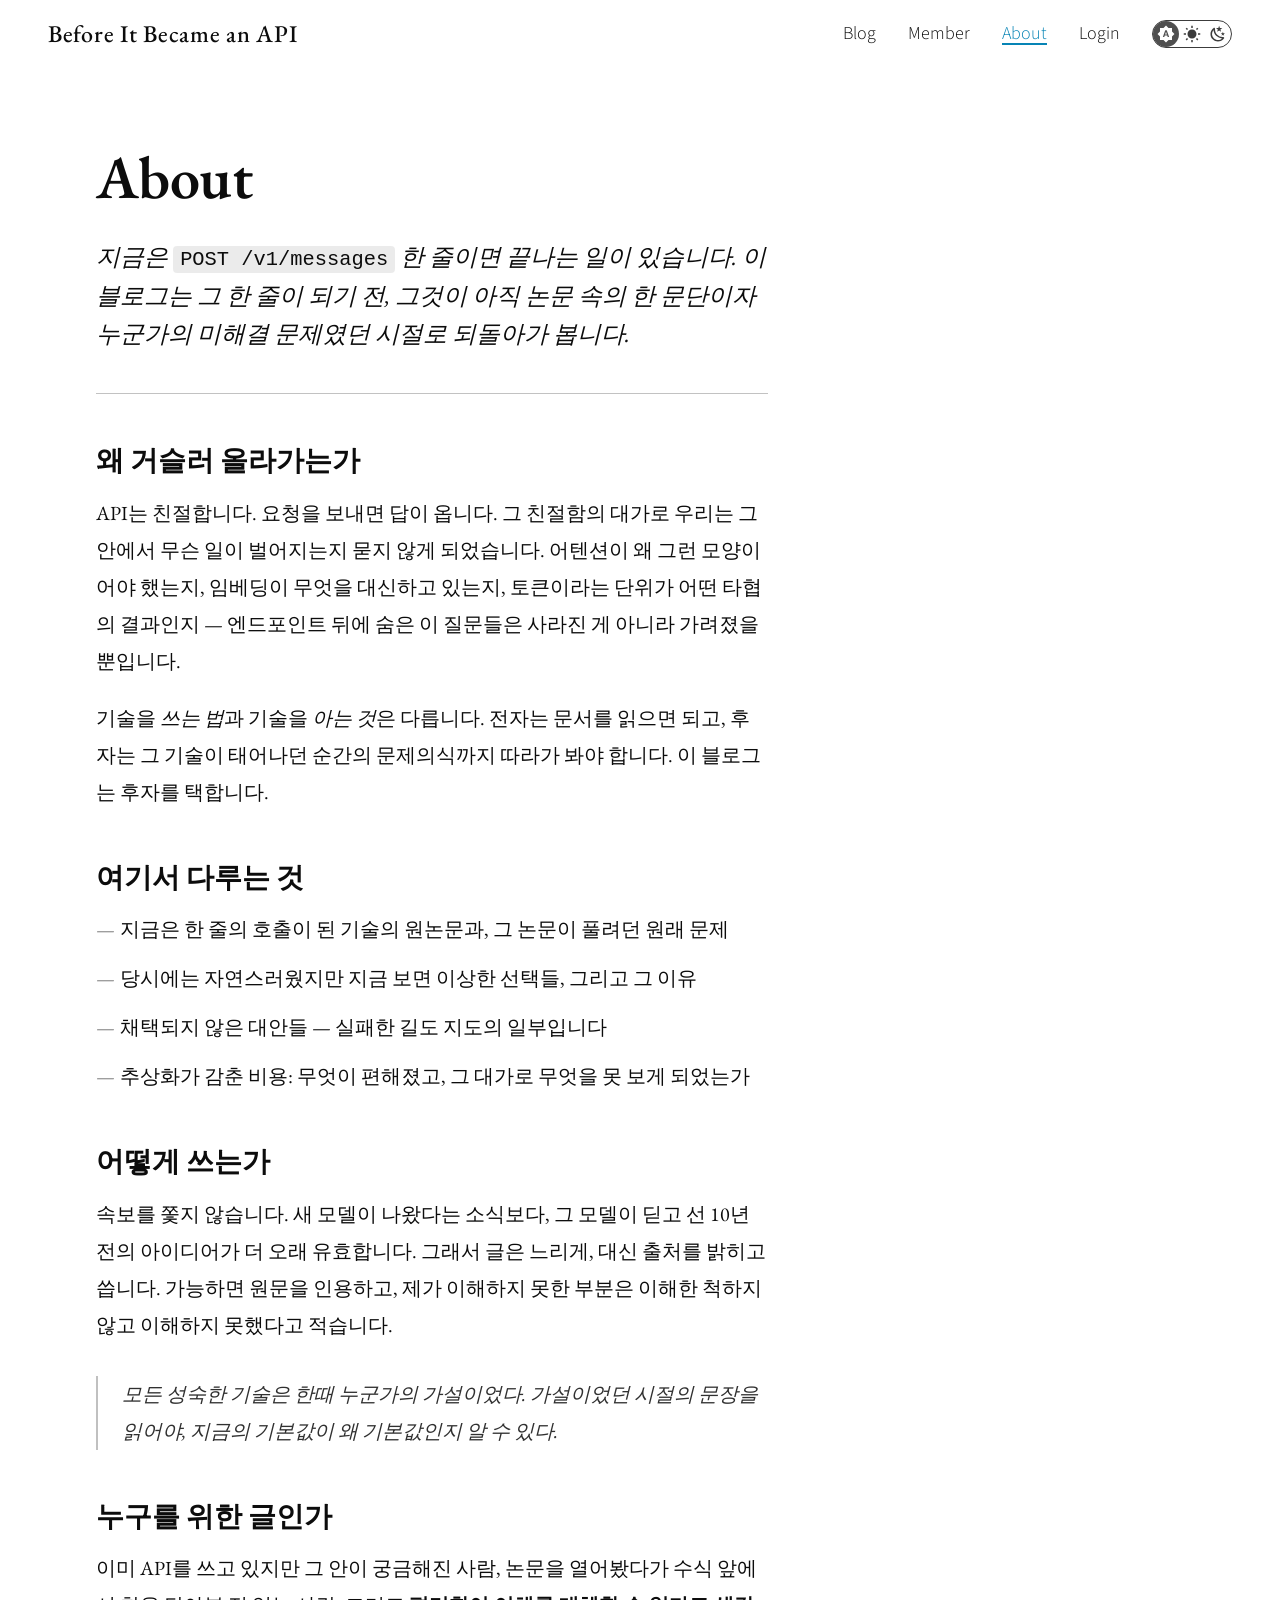
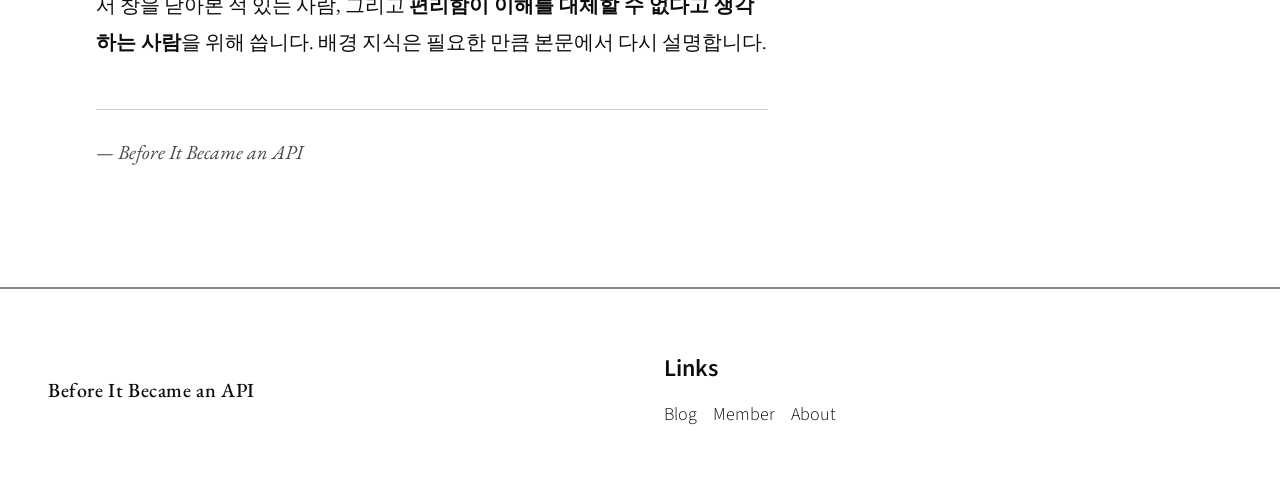
==== about.html @ dbbf8526 "feat: add About page and rebrand to "Before It Became an API" - Add about.html introducing the blog'" ====
<!DOCTYPE html>
<html lang="ko" class="dark">
<head>
  <meta charset="utf-8">
  <meta name="viewport" content="width=device-width,initial-scale=1">
  <title>About - Before It Became an API</title>
  <meta name="description" content="Before It Became an API — 지금은 API 한 줄이 된 기술이, 아직 논문 속 아이디어였던 시절로 돌아가 보는 블로그.">
  <link rel="preconnect" href="https://fonts.googleapis.com">
  <link rel="preconnect" href="https://fonts.gstatic.com" crossorigin>
  <link href="https://fonts.googleapis.com/css2?family=EB+Garamond:ital,wght@0,400;0,500;0,600;1,400&family=Source+Sans+3:wght@300;400;600;700&display=swap" rel="stylesheet">
  <link rel="stylesheet" href="style.css">
  <link rel="stylesheet" href="editor.css">
</head>
<body>
  <header>
    <nav>
      <div class="app-container nav-inner">
        <a href="/" class="logo-link wordmark">Before It Became an API</a>
        <div class="nav-right">
          <a href="/" class="nav-link">Blog</a>
          <a href="member.html" class="nav-link">Member</a>
          <a href="about.html" class="nav-link active">About</a>
          <a href="login.html" class="nav-link guest-only">Login</a>
          <a href="#" class="nav-link auth-only" id="btn-logout">Logout</a>
          <div class="theme-switcher">
            <button class="theme-button active" data-theme="auto" aria-label="Auto Theme" title="System preference">
              <svg width="1em" height="1em" viewBox="0 0 24 24"><path fill="currentColor" d="m14.3 16l-.7-2h-3.2l-.7 2H7.8L11 7h2l3.2 9zM20 8.69V4h-4.69L12 .69L8.69 4H4v4.69L.69 12L4 15.31V20h4.69L12 23.31L15.31 20H20v-4.69L23.31 12zm-9.15 3.96h2.3L12 9z"></path></svg>
            </button>
            <button class="theme-button" data-theme="light" aria-label="Light Theme" title="Light theme">
              <svg width="1em" height="1em" viewBox="0 0 24 24"><path fill="currentColor" d="m3.55 19.09l1.41 1.41l1.8-1.79l-1.42-1.42M12 6c-3.31 0-6 2.69-6 6s2.69 6 6 6s6-2.69 6-6c0-3.32-2.69-6-6-6m8 7h3v-2h-3m-2.76 7.71l1.8 1.79l1.41-1.41l-1.79-1.8M20.45 5l-1.41-1.4l-1.8 1.79l1.42 1.42M13 1h-2v3h2M6.76 5.39L4.96 3.6L3.55 5l1.79 1.81zM1 13h3v-2H1m12 9h-2v3h2"></path></svg>
            </button>
            <button class="theme-button" data-theme="dark" aria-label="Dark Theme" title="Dark theme">
              <svg width="1em" height="1em" viewBox="0 0 24 24"><path fill="currentColor" d="m17.75 4.09l-2.53 1.94l.91 3.06l-2.63-1.81l-2.63 1.81l.91-3.06l-2.53-1.94L12.44 4l1.06-3l1.06 3zm3.5 6.91l-1.64 1.25l.59 1.98l-1.7-1.17l-1.7 1.17l.59-1.98L15.75 11l2.06-.05L18.5 9l.69 1.95zm-2.28 4.95c.83-.08 1.72 1.1 1.19 1.85c-.32.45-.66.87-1.08 1.27C15.17 23 8.84 23 4.94 19.07c-3.91-3.9-3.91-10.24 0-14.14c.4-.4.82-.76 1.27-1.08c.75-.53 1.93.36 1.85 1.19c-.27 2.86.69 5.83 2.89 8.02a9.96 9.96 0 0 0 8.02 2.89m-1.64 2.02a12.08 12.08 0 0 1-7.8-3.47c-2.17-2.19-3.33-5-3.49-7.82c-2.81 3.14-2.7 7.96.31 10.98c3.02 3.01 7.84 3.12 10.98.31"></path></svg>
            </button>
          </div>
        </div>
        <button class="mobile-menu-btn" id="nav-open-btn" aria-label="Open navigation menu">
          <svg width="32" height="32" viewBox="0 0 24 24"><path fill="currentColor" d="M3 6h18v2H3zm0 5h18v2H3zm0 5h18v2H3z"></path></svg>
        </button>
        <div class="mobile-menu" id="mobile-menu">
          <button id="nav-close-btn" class="mobile-close-btn" aria-label="Close navigation menu">
            <svg width="32" height="32" viewBox="0 0 24 24"><path fill="currentColor" d="M19 6.41L17.59 5L12 10.59L6.41 5L5 6.41L10.59 12L5 17.59L6.41 19L12 13.41L17.59 19L19 17.59L13.41 12z"></path></svg>
          </button>
          <div class="mobile-menu-links">
            <a href="/" class="mobile-link">Blog</a>
            <a href="member.html" class="mobile-link">Member</a>
            <a href="about.html" class="mobile-link active">About</a>
            <a href="login.html" class="mobile-link guest-only">Login</a>
            <a href="#" class="mobile-link auth-only" id="btn-logout-mobile">Logout</a>
            <div class="theme-switcher mobile-theme-switcher">
              <button class="theme-button active" data-theme="auto" aria-label="Auto Theme">
                <svg width="1em" height="1em" viewBox="0 0 24 24"><path fill="currentColor" d="m14.3 16l-.7-2h-3.2l-.7 2H7.8L11 7h2l3.2 9zM20 8.69V4h-4.69L12 .69L8.69 4H4v4.69L.69 12L4 15.31V20h4.69L12 23.31L15.31 20H20v-4.69L23.31 12zm-9.15 3.96h2.3L12 9z"></path></svg>
              </button>
              <button class="theme-button" data-theme="light" aria-label="Light Theme">
                <svg width="1em" height="1em" viewBox="0 0 24 24"><path fill="currentColor" d="m3.55 19.09l1.41 1.41l1.8-1.79l-1.42-1.42M12 6c-3.31 0-6 2.69-6 6s2.69 6 6 6s6-2.69 6-6c0-3.32-2.69-6-6-6m8 7h3v-2h-3m-2.76 7.71l1.8 1.79l1.41-1.41l-1.79-1.8M20.45 5l-1.41-1.4l-1.8 1.79l1.42 1.42M13 1h-2v3h2M6.76 5.39L4.96 3.6L3.55 5l1.79 1.81zM1 13h3v-2H1m12 9h-2v3h2"></path></svg>
              </button>
              <button class="theme-button" data-theme="dark" aria-label="Dark Theme">
                <svg width="1em" height="1em" viewBox="0 0 24 24"><path fill="currentColor" d="m17.75 4.09l-2.53 1.94l.91 3.06l-2.63-1.81l-2.63 1.81l.91-3.06l-2.53-1.94L12.44 4l1.06-3l1.06 3zm3.5 6.91l-1.64 1.25l.59 1.98l-1.7-1.17l-1.7 1.17l.59-1.98L15.75 11l2.06-.05L18.5 9l.69 1.95zm-2.28 4.95c.83-.08 1.72 1.1 1.19 1.85c-.32.45-.66.87-1.08 1.27C15.17 23 8.84 23 4.94 19.07c-3.91-3.9-3.91-10.24 0-14.14c.4-.4.82-.76 1.27-1.08c.75-.53 1.93.36 1.85 1.19c-.27 2.86.69 5.83 2.89 8.02a9.96 9.96 0 0 0 8.02 2.89m-1.64 2.02a12.08 12.08 0 0 1-7.8-3.47c-2.17-2.19-3.33-5-3.49-7.82c-2.81 3.14-2.7 7.96.31 10.98c3.02 3.01 7.84 3.12 10.98.31"></path></svg>
              </button>
            </div>
          </div>
        </div>
      </div>
    </nav>
  </header>

  <div class="page-wrapper">
    <main class="app-container main-content">
      <h1 class="page-title masthead-title">About</h1>
    </main>

    <section class="app-container about-section">
      <div class="about-body">
        <p class="about-lead">
          지금은 <code>POST /v1/messages</code> 한 줄이면 끝나는 일이 있습니다.
          이 블로그는 그 한 줄이 되기 전, 그것이 아직 논문 속의 한 문단이자
          누군가의 미해결 문제였던 시절로 되돌아가 봅니다.
        </p>

        <h2>왜 거슬러 올라가는가</h2>
        <p>
          API는 친절합니다. 요청을 보내면 답이 옵니다. 그 친절함의 대가로 우리는
          그 안에서 무슨 일이 벌어지는지 묻지 않게 되었습니다.
          어텐션이 왜 그런 모양이어야 했는지, 임베딩이 무엇을 대신하고 있는지,
          토큰이라는 단위가 어떤 타협의 결과인지 —
          엔드포인트 뒤에 숨은 이 질문들은 사라진 게 아니라 가려졌을 뿐입니다.
        </p>
        <p>
          기술을 <em>쓰는 법</em>과 기술을 <em>아는 것</em>은 다릅니다.
          전자는 문서를 읽으면 되고, 후자는 그 기술이 태어나던 순간의
          문제의식까지 따라가 봐야 합니다. 이 블로그는 후자를 택합니다.
        </p>

        <h2>여기서 다루는 것</h2>
        <ul class="about-list">
          <li>지금은 한 줄의 호출이 된 기술의 원논문과, 그 논문이 풀려던 원래 문제</li>
          <li>당시에는 자연스러웠지만 지금 보면 이상한 선택들, 그리고 그 이유</li>
          <li>채택되지 않은 대안들 — 실패한 길도 지도의 일부입니다</li>
          <li>추상화가 감춘 비용: 무엇이 편해졌고, 그 대가로 무엇을 못 보게 되었는가</li>
        </ul>

        <h2>어떻게 쓰는가</h2>
        <p>
          속보를 쫓지 않습니다. 새 모델이 나왔다는 소식보다,
          그 모델이 딛고 선 10년 전의 아이디어가 더 오래 유효합니다.
          그래서 글은 느리게, 대신 출처를 밝히고 씁니다.
          가능하면 원문을 인용하고, 제가 이해하지 못한 부분은
          이해한 척하지 않고 이해하지 못했다고 적습니다.
        </p>

        <blockquote class="about-quote">
          모든 성숙한 기술은 한때 누군가의 가설이었다.
          가설이었던 시절의 문장을 읽어야, 지금의 기본값이
          왜 기본값인지 알 수 있다.
        </blockquote>

        <h2>누구를 위한 글인가</h2>
        <p>
          이미 API를 쓰고 있지만 그 안이 궁금해진 사람,
          논문을 열어봤다가 수식 앞에서 창을 닫아본 적 있는 사람,
          그리고 <strong>편리함이 이해를 대체할 수 없다고 생각하는 사람</strong>을
          위해 씁니다. 배경 지식은 필요한 만큼 본문에서 다시 설명합니다.
        </p>

        <p class="about-signoff">
          — Before It Became an API
        </p>
      </div>
    </section>
  </div>

  <footer>
    <div class="app-container footer-inner">
      <div class="footer-left">
        <a href="/" class="logo-link wordmark wordmark-footer">Before It Became an API</a>
      </div>
      <div class="footer-right">
        <h3 class="footer-heading">Links</h3>
        <div class="footer-links">
          <a class="footer-link" href="/">Blog</a>
          <a class="footer-link" href="member.html">Member</a>
          <a class="footer-link" href="about.html">About</a>
        </div>
      </div>
    </div>
  </footer>

  <script src="script.js"></script>
  <script src="auth.js"></script>
  <script>
    document.addEventListener('DOMContentLoaded', () => {
      document.querySelectorAll('#btn-logout, #btn-logout-mobile').forEach(btn => {
        btn.addEventListener('click', (e) => {
          e.preventDefault();
          AUTH.logout();
          location.reload();
        });
      });
    });
  </script>
</body>
</html>
---- style.css ----
/* ===== CSS Variables / Theme ===== */
:root {
  --font-sans: "Source Sans 3", sans-serif;
  --font-serif: "EB Garamond", Georgia, "Times New Roman", serif;
  --color-foreground: #0c0c0c;
  --color-foreground-dark: #fafafa;
  --color-background: #fff;
  --color-background-dark: #2b2b2b;
  --color-primary: #0784b5;
  --color-primary-dark: #9bd4e4;
  --spacing: 0.25rem;
}

/* ===== Reset ===== */
*, *::before, *::after {
  box-sizing: border-box;
  margin: 0;
  padding: 0;
  border: 0 solid;
}

html {
  scroll-behavior: smooth;
  scroll-padding-top: 6rem;
  -webkit-text-size-adjust: 100%;
  tab-size: 4;
  line-height: 1.5;
  font-family: var(--font-sans);
}

body {
  color: var(--color-foreground);
  background-color: var(--color-background);
  font-weight: 300;
  transition: color 0.15s cubic-bezier(0.4, 0, 0.2, 1),
              background-color 0.15s cubic-bezier(0.4, 0, 0.2, 1);
  min-height: 100vh;
  display: flex;
  flex-direction: column;
}

.dark body {
  color: var(--color-foreground-dark);
  background-color: var(--color-background-dark);
}

a {
  color: inherit;
  text-decoration: none;
}

ul, ol, menu {
  list-style: none;
}

img, svg, video {
  display: block;
  vertical-align: middle;
}

img, video {
  max-width: 100%;
  height: auto;
}

button {
  font: inherit;
  color: inherit;
  background: transparent;
  border: none;
  border-radius: 0;
  cursor: pointer;
}

h1, h2, h3, h4, h5, h6 {
  font-size: inherit;
  font-weight: inherit;
}

/* ===== Layout ===== */
.app-container {
  max-width: 2000px;
  padding-inline: calc(var(--spacing) * 6);
  margin-inline: auto;
}

@media (min-width: 40rem) {
  .app-container {
    padding-inline: calc(var(--spacing) * 12);
  }
}

@media (min-width: 64rem) {
  .app-container {
    padding-inline: calc(var(--spacing) * 8);
  }
}

@media (min-width: 80rem) {
  .app-container {
    padding-inline: calc(var(--spacing) * 12);
  }
}

@media (min-width: 96rem) {
  .app-container {
    padding-inline: calc(var(--spacing) * 16);
  }
}

.page-wrapper {
  flex: 1;
}

/* ===== Header / Nav ===== */
header {
  position: fixed;
  top: 0;
  width: 100%;
  z-index: 40;
  background-color: var(--color-background);
}

.dark header {
  background-color: var(--color-background-dark);
}

.nav-inner {
  display: flex;
  justify-content: space-between;
  align-items: center;
  padding-block: calc(var(--spacing) * 5);
}

.logo-link {
  display: block;
}

/* ===== Wordmark ===== */
.wordmark {
  font-family: var(--font-serif);
  font-size: 1.25rem;
  font-weight: 500;
  letter-spacing: 0.03em;
  line-height: 1.2;
  max-width: 9rem;
}

@media (min-width: 48rem) {
  .wordmark {
    font-size: 1.5rem;
    max-width: none;
    white-space: nowrap;
  }
}

@media (hover: hover) {
  .wordmark:hover {
    color: var(--color-primary);
  }

  .dark .wordmark:hover {
    color: var(--color-primary-dark);
  }
}

.wordmark-footer {
  font-size: 1.25rem;
  max-width: none;
}

.nav-right {
  gap: calc(var(--spacing) * 8);
  display: none;
  align-items: center;
}

@media (min-width: 48rem) {
  .nav-right {
    display: flex;
  }
}

.nav-link {
  font-size: 1.125rem;
  line-height: calc(1.75 / 1.125);
  text-underline-offset: 4px;
  text-decoration-thickness: 2px;
  position: relative;
}

@media (hover: hover) {
  .nav-link:hover {
    text-decoration-line: underline;
  }
}

.nav-link.active {
  color: var(--color-primary);
  text-decoration-line: underline;
}

.dark .nav-link.active {
  color: var(--color-primary-dark);
}

/* ===== Theme Switcher ===== */
.theme-switcher {
  border: 1px solid var(--color-foreground);
  border-radius: 9999px;
  display: flex;
  justify-content: center;
  align-items: center;
  opacity: 0.8;
}

.dark .theme-switcher {
  border-color: var(--color-foreground-dark);
}

.theme-button {
  padding: calc(var(--spacing) * 1);
  border-radius: 9999px;
  transition: none;
  font-size: 1.25rem;
  display: flex;
  align-items: center;
  justify-content: center;
}

@media (min-width: 48rem) {
  .theme-button {
    font-size: 1.125rem;
  }
}

.theme-button svg {
  width: 1em;
  height: 1em;
}

@media (hover: hover) {
  .theme-button:hover {
    filter: brightness(0.75);
  }
}

.theme-button.active {
  background-color: color-mix(in oklab, var(--color-foreground) 90%, transparent);
  color: var(--color-background);
}

.dark .theme-button.active {
  background-color: color-mix(in oklab, var(--color-foreground-dark) 90%, transparent);
  color: var(--color-background-dark);
}

/* ===== Mobile Menu ===== */
.mobile-menu-btn {
  display: block;
}

@media (min-width: 48rem) {
  .mobile-menu-btn {
    display: none;
  }
}

.mobile-menu {
  transform: translateX(100%);
  position: fixed;
  top: 0;
  right: 0;
  background-color: var(--color-background);
  height: 100vh;
  width: 83.3333%;
  padding: calc(var(--spacing) * 6) calc(var(--spacing) * 8);
  transition: transform 0.3s cubic-bezier(0.4, 0, 0.2, 1);
  z-index: 40;
  border-left: 1px solid var(--color-background);
}

.dark .mobile-menu {
  background-color: var(--color-background-dark);
}

@media (min-width: 48rem) {
  .mobile-menu {
    display: none;
  }
}

.mobile-menu.open {
  transform: translateX(0);
  box-shadow: 0 20px 25px -5px rgba(0, 0, 0, 0.3), 0 8px 10px -6px rgba(0, 0, 0, 0.3);
}

.mobile-close-btn {
  margin-left: auto;
  display: block;
}

.mobile-menu-links {
  display: flex;
  flex-direction: column;
  height: 100%;
  align-items: flex-start;
  gap: calc(var(--spacing) * 8);
  padding-top: calc(var(--spacing) * 16);
}

.mobile-link {
  font-size: 2.25rem;
  font-weight: 300;
}

.mobile-link.active {
  color: var(--color-primary);
  text-decoration: underline;
  text-underline-offset: 4px;
  text-decoration-thickness: 2px;
}

.dark .mobile-link.active {
  color: var(--color-primary-dark);
}

.mobile-theme-switcher {
  margin-top: calc(var(--spacing) * 4);
}

/* ===== Main Content ===== */
.main-content {
  padding-top: calc(var(--spacing) * 36);
}

@media (min-width: 64rem) {
  .main-content {
    padding-inline: calc(var(--spacing) * 16) !important;
  }
}

@media (min-width: 80rem) {
  .main-content {
    padding-inline: calc(var(--spacing) * 24) !important;
  }
}

@media (min-width: 96rem) {
  .main-content {
    padding-inline: calc(var(--spacing) * 32) !important;
  }
}

.page-title {
  font-size: 3.75rem;
  line-height: 1;
  padding-bottom: calc(var(--spacing) * 8);
  font-weight: 700;
}

.masthead-title {
  font-family: var(--font-serif);
  font-weight: 600;
  font-size: 2.5rem;
  line-height: 1.1;
  letter-spacing: -0.01em;
  padding-bottom: calc(var(--spacing) * 3);
}

@media (min-width: 48rem) {
  .masthead-title {
    font-size: 3.75rem;
  }
}

.masthead-tagline {
  font-family: var(--font-serif);
  font-style: italic;
  font-size: 1.25rem;
  opacity: 0.7;
  padding-bottom: calc(var(--spacing) * 6);
}

/* ===== About Page ===== */
.about-section {
  padding-block: calc(var(--spacing) * 4) calc(var(--spacing) * 24);
  font-family: var(--font-serif);
  font-size: 1.25rem;
  line-height: 1.85;
}

@media (min-width: 64rem) {
  .about-section {
    padding-inline: calc(var(--spacing) * 16) !important;
  }
}

@media (min-width: 80rem) {
  .about-section {
    padding-inline: calc(var(--spacing) * 24) !important;
  }
}

@media (min-width: 96rem) {
  .about-section {
    padding-inline: calc(var(--spacing) * 32) !important;
  }
}

.about-body {
  max-width: 42rem;
}

.about-lead {
  font-size: 1.5rem;
  font-style: italic;
  line-height: 1.6;
  padding-bottom: calc(var(--spacing) * 10);
  border-bottom: 1px solid color-mix(in oklab, var(--color-foreground) 25%, transparent);
  margin-bottom: calc(var(--spacing) * 10);
}

.dark .about-lead {
  border-color: color-mix(in oklab, var(--color-foreground-dark) 25%, transparent);
}

.about-body h2 {
  font-weight: 600;
  font-size: 1.75rem;
  line-height: 1.3;
  margin-top: calc(var(--spacing) * 12);
  margin-bottom: calc(var(--spacing) * 4);
}

.about-body p {
  margin-bottom: calc(var(--spacing) * 5);
}

.about-body em {
  font-style: italic;
}

.about-body strong {
  font-weight: 600;
}

.about-body code {
  font-family: ui-monospace, SFMono-Regular, Menlo, monospace;
  font-size: 0.85em;
  font-style: normal;
  padding: 0.1em 0.35em;
  border-radius: 0.25rem;
  background: color-mix(in oklab, var(--color-foreground) 8%, transparent);
}

.dark .about-body code {
  background: color-mix(in oklab, var(--color-foreground-dark) 12%, transparent);
}

.about-list {
  list-style: none;
  margin-bottom: calc(var(--spacing) * 5);
}

.about-list li {
  padding-left: calc(var(--spacing) * 6);
  margin-bottom: calc(var(--spacing) * 3);
  position: relative;
}

.about-list li::before {
  content: "—";
  position: absolute;
  left: 0;
  opacity: 0.5;
}

.about-quote {
  font-style: italic;
  opacity: 0.85;
  padding-left: calc(var(--spacing) * 6);
  border-left: 2px solid color-mix(in oklab, var(--color-foreground) 30%, transparent);
  margin: calc(var(--spacing) * 8) 0;
}

.dark .about-quote {
  border-color: color-mix(in oklab, var(--color-foreground-dark) 30%, transparent);
}

.about-signoff {
  margin-top: calc(var(--spacing) * 12);
  padding-top: calc(var(--spacing) * 6);
  border-top: 1px solid color-mix(in oklab, var(--color-foreground) 25%, transparent);
  font-style: italic;
  opacity: 0.75;
}

.dark .about-signoff {
  border-color: color-mix(in oklab, var(--color-foreground-dark) 25%, transparent);
}

/* ===== Posts Grid ===== */
.posts-section {
  padding-block: calc(var(--spacing) * 16);
  margin-bottom: calc(var(--spacing) * 8);
}

@media (min-width: 64rem) {
  .posts-section {
    padding-inline: calc(var(--spacing) * 16) !important;
  }
}

@media (min-width: 80rem) {
  .posts-section {
    padding-inline: calc(var(--spacing) * 24) !important;
  }
}

@media (min-width: 96rem) {
  .posts-section {
    padding-inline: calc(var(--spacing) * 32) !important;
  }
}

.posts-grid {
  margin-block: calc(var(--spacing) * 6);
  gap: calc(var(--spacing) * 6);
  display: grid;
}

@media (min-width: 48rem) {
  .posts-grid {
    grid-template-columns: repeat(2, minmax(0, 1fr));
  }
}

@media (min-width: 80rem) {
  .posts-grid {
    grid-template-columns: repeat(4, minmax(0, 1fr));
  }
}

/* ===== Post Card ===== */
.post-card {
  display: flex;
  flex-direction: column;
  gap: calc(var(--spacing) * 4);
  padding-bottom: calc(var(--spacing) * 8);
  height: 100%;
  transition: color 0.15s cubic-bezier(0.4, 0, 0.2, 1);
}

.post-image {
  object-fit: cover;
  border-radius: 0.75rem;
  aspect-ratio: 16 / 9;
  width: 100%;
}

.post-title {
  font-size: 1.5rem;
  line-height: calc(2 / 1.5);
  font-weight: 600;
  transition: color 0.15s cubic-bezier(0.4, 0, 0.2, 1);
}

@media (hover: hover) {
  .post-card:hover .post-title {
    color: var(--color-primary);
    text-decoration: underline;
  }

  .dark .post-card:hover .post-title {
    color: var(--color-primary-dark);
  }
}

.post-description {
  opacity: 0.8;
  display: -webkit-box;
  -webkit-line-clamp: 3;
  -webkit-box-orient: vertical;
  overflow: hidden;
}

.post-date {
  text-transform: uppercase;
  font-size: 0.875rem;
  line-height: calc(1.25 / 0.875);
  margin-top: auto;
  letter-spacing: -0.025em;
}

/* ===== Footer ===== */
footer {
  border-top: 2px solid;
  border-color: color-mix(in oklab, var(--color-foreground) 50%, transparent);
}

.dark footer {
  border-color: color-mix(in oklab, var(--color-foreground-dark) 50%, transparent);
}

.footer-inner {
  display: grid;
  gap: calc(var(--spacing) * 12);
  padding-block: calc(var(--spacing) * 16);
}

@media (min-width: 48rem) {
  .footer-inner {
    grid-template-columns: repeat(2, minmax(0, 1fr));
  }
}

.footer-left {
  display: flex;
  align-items: center;
  gap: calc(var(--spacing) * 6);
}

.social-links {
  display: flex;
  flex-wrap: wrap;
  gap: calc(var(--spacing) * 4);
}

.social-link {
  transition: opacity 0.15s cubic-bezier(0.4, 0, 0.2, 1);
}

@media (hover: hover) {
  .social-link:hover {
    opacity: 0.7;
  }
}

.social-icon {
  width: 1.5rem;
  height: 1.5rem;
}

.footer-heading {
  font-weight: 600;
  font-size: 1.5rem;
  line-height: calc(2 / 1.5);
}

.footer-links {
  display: flex;
  flex-wrap: wrap;
  gap: calc(var(--spacing) * 4);
  margin-top: calc(var(--spacing) * 4);
}

.footer-link {
  font-size: 1.125rem;
  transition: opacity 0.15s cubic-bezier(0.4, 0, 0.2, 1);
}

@media (hover: hover) {
  .footer-link:hover {
    opacity: 0.7;
  }
}

/* ===== Empty State ===== */
.empty-state {
  text-align: center;
  opacity: 0.5;
  font-size: 1.15rem;
  padding: calc(var(--spacing) * 16) 0;
}

/* ===== Post image placeholder ===== */
.post-image-placeholder {
  background: color-mix(in oklab, var(--color-foreground) 10%, transparent);
  display: flex;
  align-items: center;
  justify-content: center;
}

.dark .post-image-placeholder {
  background: color-mix(in oklab, var(--color-foreground-dark) 10%, transparent);
}

/* ===== Members Page ===== */
.members-section {
  padding-block: calc(var(--spacing) * 8) calc(var(--spacing) * 24);
}

@media (min-width: 64rem) {
  .members-section {
    padding-inline: calc(var(--spacing) * 16) !important;
  }
}

@media (min-width: 80rem) {
  .members-section {
    padding-inline: calc(var(--spacing) * 24) !important;
  }
}

@media (min-width: 96rem) {
  .members-section {
    padding-inline: calc(var(--spacing) * 32) !important;
  }
}

.members-grid {
  display: grid;
  grid-template-columns: repeat(auto-fill, minmax(200px, 1fr));
  gap: calc(var(--spacing) * 10);
  justify-items: center;
}

@media (min-width: 48rem) {
  .members-grid {
    grid-template-columns: repeat(auto-fill, minmax(220px, 1fr));
  }
}

.member-card {
  display: flex;
  flex-direction: column;
  align-items: center;
  gap: calc(var(--spacing) * 3);
  padding: calc(var(--spacing) * 8) calc(var(--spacing) * 6);
  border-radius: 1rem;
  transition: transform 0.2s ease, box-shadow 0.2s ease;
  width: 100%;
}

@media (hover: hover) {
  .member-card:hover {
    transform: translateY(-4px);
    box-shadow: 0 8px 24px rgba(0, 0, 0, 0.1);
  }
}

.dark .member-card:hover {
  box-shadow: 0 8px 24px rgba(0, 0, 0, 0.3);
}

.member-avatar {
  width: 120px;
  height: 120px;
  border-radius: 50%;
  background-color: #fff;
  border: 1px solid color-mix(in oklab, var(--color-foreground) 12%, transparent);
  box-shadow: 0 4px 12px rgba(0, 0, 0, 0.08);
}

.dark .member-avatar {
  background-color: #3d3d3d;
  border-color: color-mix(in oklab, var(--color-foreground-dark) 15%, transparent);
}

.member-name {
  font-size: 1.25rem;
  font-weight: 600;
  margin-top: calc(var(--spacing) * 2);
}
---- editor.css ----
/* ===== Editor Page ===== */
.editor-container {
  max-width: 900px;
  margin: 0 auto;
  padding: calc(var(--spacing) * 36) calc(var(--spacing) * 6) calc(var(--spacing) * 16);
}

.editor-header {
  display: flex;
  justify-content: space-between;
  align-items: center;
  margin-bottom: calc(var(--spacing) * 8);
  flex-wrap: wrap;
  gap: calc(var(--spacing) * 4);
}

.editor-page-title {
  font-size: 2.25rem;
  font-weight: 700;
}

.editor-actions {
  display: flex;
  gap: calc(var(--spacing) * 3);
}

.btn-primary-action, .btn-secondary-action, .btn-draft-action {
  padding: calc(var(--spacing) * 2.5) calc(var(--spacing) * 6);
  border-radius: 0.5rem;
  font-size: 1rem;
  font-weight: 600;
  cursor: pointer;
  transition: opacity 0.15s;
  border: none;
}

.btn-primary-action {
  background-color: var(--color-primary);
  color: #fff;
}

.dark .btn-primary-action {
  background-color: var(--color-primary-dark);
  color: var(--color-background-dark);
}

.btn-secondary-action {
  background-color: transparent;
  border: 1px solid;
  border-color: color-mix(in oklab, var(--color-foreground) 30%, transparent);
  color: inherit;
}

.dark .btn-secondary-action {
  border-color: color-mix(in oklab, var(--color-foreground-dark) 30%, transparent);
}

.btn-draft-action {
  background-color: #D97706;
  color: #fff;
}

.dark .btn-draft-action {
  background-color: #F59E0B;
  color: #1a1a1a;
}

@media (hover: hover) {
  .btn-primary-action:hover, .btn-secondary-action:hover, .btn-draft-action:hover {
    opacity: 0.75;
  }
}

/* ===== Editor Form ===== */
.editor-form {
  display: flex;
  flex-direction: column;
  gap: calc(var(--spacing) * 5);
}

.editor-title-input {
  font-size: 2rem;
  font-weight: 700;
  padding: calc(var(--spacing) * 3) 0;
  border: none;
  border-bottom: 2px solid;
  border-color: color-mix(in oklab, var(--color-foreground) 15%, transparent);
  background: transparent;
  color: inherit;
  outline: none;
  width: 100%;
  font-family: var(--font-sans);
}

.dark .editor-title-input {
  border-color: color-mix(in oklab, var(--color-foreground-dark) 15%, transparent);
}

.editor-title-input:focus {
  border-color: var(--color-primary);
}

.dark .editor-title-input:focus {
  border-color: var(--color-primary-dark);
}

.editor-title-input::placeholder,
.editor-description-input::placeholder {
  color: color-mix(in oklab, var(--color-foreground) 40%, transparent);
}

.dark .editor-title-input::placeholder,
.dark .editor-description-input::placeholder {
  color: color-mix(in oklab, var(--color-foreground-dark) 40%, transparent);
}

.editor-description-input {
  font-size: 1.1rem;
  padding: calc(var(--spacing) * 3);
  border: 1px solid;
  border-color: color-mix(in oklab, var(--color-foreground) 15%, transparent);
  border-radius: 0.5rem;
  background: transparent;
  color: inherit;
  outline: none;
  width: 100%;
  font-family: var(--font-sans);
}

.dark .editor-description-input {
  border-color: color-mix(in oklab, var(--color-foreground-dark) 15%, transparent);
}

.editor-description-input:focus {
  border-color: var(--color-primary);
}

.dark .editor-description-input:focus {
  border-color: var(--color-primary-dark);
}

/* ===== Cover Image ===== */
.cover-image-section {
  display: flex;
  flex-direction: column;
  gap: calc(var(--spacing) * 2);
}

.cover-label {
  font-size: 0.875rem;
  font-weight: 600;
  opacity: 0.7;
  text-transform: uppercase;
  letter-spacing: 0.05em;
}

.cover-upload-area {
  border: 2px dashed;
  border-color: color-mix(in oklab, var(--color-foreground) 20%, transparent);
  border-radius: 0.75rem;
  padding: calc(var(--spacing) * 6);
  cursor: pointer;
  transition: border-color 0.2s, background 0.2s;
  position: relative;
  min-height: 120px;
  display: flex;
  align-items: center;
  justify-content: center;
}

.dark .cover-upload-area {
  border-color: color-mix(in oklab, var(--color-foreground-dark) 20%, transparent);
}

.cover-upload-area:hover,
.cover-upload-area.drag-over {
  border-color: var(--color-primary);
  background: color-mix(in oklab, var(--color-primary) 5%, transparent);
}

.dark .cover-upload-area:hover,
.dark .cover-upload-area.drag-over {
  border-color: var(--color-primary-dark);
  background: color-mix(in oklab, var(--color-primary-dark) 5%, transparent);
}

.cover-upload-placeholder {
  display: flex;
  flex-direction: column;
  align-items: center;
  gap: calc(var(--spacing) * 2);
  opacity: 0.6;
  font-size: 0.875rem;
  text-align: center;
}

.cover-upload-placeholder svg {
  opacity: 0.5;
}

.cover-preview {
  display: none;
  border-radius: 0.75rem;
  overflow: hidden;
  width: 100%;
}

.cover-preview img {
  width: 100%;
  aspect-ratio: 16 / 9;
  object-fit: cover;
  border-radius: 0.75rem;
}

/* ===== Toolbar ===== */
.editor-toolbar {
  display: flex;
  flex-wrap: wrap;
  gap: calc(var(--spacing) * 1);
  padding: calc(var(--spacing) * 2);
  border: 1px solid;
  border-color: color-mix(in oklab, var(--color-foreground) 15%, transparent);
  border-radius: 0.5rem 0.5rem 0 0;
  background: color-mix(in oklab, var(--color-foreground) 5%, transparent);
  position: sticky;
  top: 4.5rem;
  z-index: 10;
}

.dark .editor-toolbar {
  border-color: color-mix(in oklab, var(--color-foreground-dark) 15%, transparent);
  background: color-mix(in oklab, var(--color-foreground-dark) 5%, transparent);
}

.editor-toolbar button {
  display: flex;
  align-items: center;
  justify-content: center;
  width: 2rem;
  height: 2rem;
  border-radius: 0.25rem;
  font-size: 0.875rem;
  transition: background-color 0.1s;
}

@media (hover: hover) {
  .editor-toolbar button:hover {
    background: color-mix(in oklab, var(--color-foreground) 15%, transparent);
  }

  .dark .editor-toolbar button:hover {
    background: color-mix(in oklab, var(--color-foreground-dark) 15%, transparent);
  }
}

.toolbar-divider {
  width: 1px;
  height: 1.5rem;
  background: color-mix(in oklab, var(--color-foreground) 15%, transparent);
  margin: 0.25rem calc(var(--spacing) * 1);
  align-self: center;
}

.dark .toolbar-divider {
  background: color-mix(in oklab, var(--color-foreground-dark) 15%, transparent);
}

/* ===== Editor Content Area ===== */
.editor-content {
  min-height: 500px;
  padding: calc(var(--spacing) * 6);
  border: 1px solid;
  border-top: none;
  border-color: color-mix(in oklab, var(--color-foreground) 15%, transparent);
  border-radius: 0 0 0.5rem 0.5rem;
  outline: none;
  font-size: 1.1rem;
  line-height: 1.8;
  font-family: var(--font-sans);
}

.dark .editor-content {
  border-color: color-mix(in oklab, var(--color-foreground-dark) 15%, transparent);
}

.editor-content:empty::before {
  content: attr(data-placeholder);
  color: color-mix(in oklab, var(--color-foreground) 35%, transparent);
  pointer-events: none;
}

.dark .editor-content:empty::before {
  color: color-mix(in oklab, var(--color-foreground-dark) 35%, transparent);
}

.editor-content h2 { font-size: 1.8rem; font-weight: 700; margin: 1.5rem 0 0.75rem; }
.editor-content h3 { font-size: 1.5rem; font-weight: 600; margin: 1.25rem 0 0.5rem; }
.editor-content h4 { font-size: 1.25rem; font-weight: 600; margin: 1rem 0 0.5rem; }
.editor-content p { margin: 0.75rem 0; }
.editor-content blockquote {
  border-left: 3px solid var(--color-primary);
  padding-left: 1rem;
  margin: 1rem 0;
  opacity: 0.85;
  font-style: italic;
}
.dark .editor-content blockquote {
  border-left-color: var(--color-primary-dark);
}
.editor-content ul, .editor-content ol {
  padding-left: 1.5rem;
  margin: 0.75rem 0;
}
.editor-content ul { list-style: disc; }
.editor-content ol { list-style: decimal; }
.editor-content li { margin: 0.25rem 0; }
.editor-content pre {
  background: color-mix(in oklab, var(--color-foreground) 8%, transparent);
  border-radius: 0.375rem;
  padding: 1rem;
  margin: 1rem 0;
  overflow-x: auto;
  font-family: "JetBrains Mono", monospace;
  font-size: 0.9rem;
  line-height: 1.6;
}
.dark .editor-content pre {
  background: color-mix(in oklab, var(--color-foreground-dark) 8%, transparent);
}
.editor-content code {
  font-family: "JetBrains Mono", monospace;
  font-size: 0.875em;
  background: color-mix(in oklab, var(--color-foreground) 8%, transparent);
  padding: 0.15em 0.35em;
  border-radius: 0.2rem;
}
.dark .editor-content code {
  background: color-mix(in oklab, var(--color-foreground-dark) 8%, transparent);
}
.editor-content pre code {
  background: none;
  padding: 0;
}
.editor-content a {
  color: var(--color-primary);
  text-decoration: underline;
}
.dark .editor-content a {
  color: var(--color-primary-dark);
}
.editor-content img {
  max-width: 100%;
  border-radius: 0.5rem;
  margin: 1rem auto;
  display: block;
}

/* ===== Post Detail Page ===== */
.post-detail-container {
  max-width: 800px;
  margin: 0 auto;
  padding-top: calc(var(--spacing) * 36);
  padding-bottom: calc(var(--spacing) * 16);
}

.post-detail-header {
  margin-bottom: calc(var(--spacing) * 8);
}

.post-detail-title {
  font-size: 2.5rem;
  font-weight: 700;
  line-height: 1.2;
  margin-bottom: calc(var(--spacing) * 4);
}

@media (min-width: 48rem) {
  .post-detail-title {
    font-size: 3rem;
  }
}

.post-detail-date {
  font-size: 0.9rem;
  opacity: 0.6;
  text-transform: uppercase;
  letter-spacing: -0.025em;
}

.post-detail-actions {
  display: flex;
  gap: calc(var(--spacing) * 3);
  margin-top: calc(var(--spacing) * 4);
}

.btn-edit, .btn-delete {
  padding: calc(var(--spacing) * 1.5) calc(var(--spacing) * 4);
  border-radius: 0.375rem;
  font-size: 0.875rem;
  font-weight: 600;
  cursor: pointer;
  transition: opacity 0.15s;
  border: 1px solid;
}

.btn-edit {
  background: transparent;
  border-color: var(--color-primary);
  color: var(--color-primary);
}

.dark .btn-edit {
  border-color: var(--color-primary-dark);
  color: var(--color-primary-dark);
}

.btn-delete {
  background: transparent;
  border-color: #e53e3e;
  color: #e53e3e;
}

@media (hover: hover) {
  .btn-edit:hover { opacity: 0.7; }
  .btn-delete:hover { opacity: 0.7; }
}

.post-detail-cover {
  width: 100%;
  border-radius: 0.75rem;
  aspect-ratio: 16 / 9;
  object-fit: cover;
  margin-bottom: calc(var(--spacing) * 8);
}

.post-detail-body {
  font-size: 1.15rem;
  line-height: 1.85;
}

.post-detail-body h2 { font-size: 1.8rem; font-weight: 700; margin: 2rem 0 0.75rem; }
.post-detail-body h3 { font-size: 1.5rem; font-weight: 600; margin: 1.5rem 0 0.5rem; }
.post-detail-body h4 { font-size: 1.25rem; font-weight: 600; margin: 1.25rem 0 0.5rem; }
.post-detail-body p { margin: 0.8rem 0; }
.post-detail-body blockquote {
  border-left: 3px solid var(--color-primary);
  padding-left: 1rem;
  margin: 1rem 0;
  opacity: 0.85;
  font-style: italic;
}
.dark .post-detail-body blockquote {
  border-left-color: var(--color-primary-dark);
}
.post-detail-body ul, .post-detail-body ol {
  padding-left: 1.5rem;
  margin: 0.75rem 0;
}
.post-detail-body ul { list-style: disc; }
.post-detail-body ol { list-style: decimal; }
.post-detail-body li { margin: 0.35rem 0; }
.post-detail-body pre {
  background: color-mix(in oklab, var(--color-foreground) 8%, transparent);
  border-radius: 0.375rem;
  padding: 1rem;
  margin: 1rem 0;
  overflow-x: auto;
  font-family: "JetBrains Mono", monospace;
  font-size: 0.9rem;
}
.dark .post-detail-body pre {
  background: color-mix(in oklab, var(--color-foreground-dark) 8%, transparent);
}
.post-detail-body code {
  font-family: "JetBrains Mono", monospace;
  font-size: 0.875em;
  background: color-mix(in oklab, var(--color-foreground) 8%, transparent);
  padding: 0.15em 0.35em;
  border-radius: 0.2rem;
}
.dark .post-detail-body code {
  background: color-mix(in oklab, var(--color-foreground-dark) 8%, transparent);
}
.post-detail-body pre code { background: none; padding: 0; }
.post-detail-body a {
  color: var(--color-primary);
  text-decoration: underline;
}
.dark .post-detail-body a {
  color: var(--color-primary-dark);
}
.post-detail-body img {
  max-width: 100%;
  border-radius: 0.5rem;
  margin: 1rem auto;
  display: block;
}

/* ===== Write Button (FAB on index) ===== */
.fab-write {
  position: fixed;
  bottom: calc(var(--spacing) * 8);
  right: calc(var(--spacing) * 8);
  width: 3.5rem;
  height: 3.5rem;
  border-radius: 50%;
  background-color: var(--color-primary);
  color: #fff;
  display: flex;
  align-items: center;
  justify-content: center;
  box-shadow: 0 4px 12px rgba(0, 0, 0, 0.3);
  transition: transform 0.15s, opacity 0.15s;
  z-index: 30;
  cursor: pointer;
  border: none;
}

.dark .fab-write {
  background-color: var(--color-primary-dark);
  color: var(--color-background-dark);
}

@media (hover: hover) {
  .fab-write:hover {
    transform: scale(1.1);
    opacity: 0.9;
  }
}

/* ===== Toast notification ===== */
.toast {
  position: fixed;
  bottom: calc(var(--spacing) * 8);
  left: 50%;
  transform: translateX(-50%) translateY(100px);
  background: var(--color-foreground);
  color: var(--color-background);
  padding: calc(var(--spacing) * 3) calc(var(--spacing) * 6);
  border-radius: 0.5rem;
  font-weight: 600;
  font-size: 0.95rem;
  z-index: 100;
  opacity: 0;
  transition: transform 0.3s, opacity 0.3s;
  pointer-events: none;
}

.dark .toast {
  background: var(--color-foreground-dark);
  color: var(--color-background-dark);
}

.toast.show {
  transform: translateX(-50%) translateY(0);
  opacity: 1;
}

/* ===== Login Page ===== */
.login-container {
  display: flex;
  align-items: center;
  justify-content: center;
  min-height: calc(100vh - 5rem);
  padding: calc(var(--spacing) * 4);
}

.login-card {
  width: 100%;
  max-width: 400px;
  padding: calc(var(--spacing) * 10);
  border: 1px solid;
  border-color: color-mix(in oklab, var(--color-foreground) 12%, transparent);
  border-radius: 1rem;
  background: color-mix(in oklab, var(--color-foreground) 3%, transparent);
}

.dark .login-card {
  border-color: color-mix(in oklab, var(--color-foreground-dark) 12%, transparent);
  background: color-mix(in oklab, var(--color-foreground-dark) 3%, transparent);
}

.login-title {
  font-size: 1.75rem;
  font-weight: 700;
  text-align: center;
  margin-bottom: calc(var(--spacing) * 8);
}

.login-form {
  display: flex;
  flex-direction: column;
  gap: calc(var(--spacing) * 5);
}

.form-group {
  display: flex;
  flex-direction: column;
  gap: calc(var(--spacing) * 2);
}

.form-label {
  font-size: 0.875rem;
  font-weight: 600;
  opacity: 0.8;
}

.form-input {
  padding: calc(var(--spacing) * 3) calc(var(--spacing) * 4);
  font-size: 1rem;
  border: 1px solid;
  border-color: color-mix(in oklab, var(--color-foreground) 20%, transparent);
  border-radius: 0.5rem;
  background: transparent;
  color: inherit;
  outline: none;
  font-family: var(--font-sans);
  transition: border-color 0.15s;
}

.dark .form-input {
  border-color: color-mix(in oklab, var(--color-foreground-dark) 20%, transparent);
}

.form-input:focus {
  border-color: var(--color-primary);
}

.dark .form-input:focus {
  border-color: var(--color-primary-dark);
}

.form-input::placeholder {
  color: color-mix(in oklab, var(--color-foreground) 35%, transparent);
}

.dark .form-input::placeholder {
  color: color-mix(in oklab, var(--color-foreground-dark) 35%, transparent);
}

.login-error {
  color: #e53e3e;
  font-size: 0.875rem;
  min-height: 1.25rem;
  text-align: center;
  margin: 0;
}

.btn-login {
  padding: calc(var(--spacing) * 3) calc(var(--spacing) * 6);
  border-radius: 0.5rem;
  font-size: 1rem;
  font-weight: 600;
  cursor: pointer;
  border: none;
  background-color: var(--color-primary);
  color: #fff;
  transition: opacity 0.15s;
}

.dark .btn-login {
  background-color: var(--color-primary-dark);
  color: var(--color-background-dark);
}

@media (hover: hover) {
  .btn-login:hover {
    opacity: 0.8;
  }
}

/* ===== Drafts Section ===== */
.drafts-section {
  margin-top: calc(var(--spacing) * 12);
  padding-top: calc(var(--spacing) * 8);
  border-top: 1px solid color-mix(in oklab, var(--color-foreground) 12%, transparent);
}

.dark .drafts-section {
  border-top-color: color-mix(in oklab, var(--color-foreground-dark) 12%, transparent);
}

.drafts-heading {
  font-size: 1.25rem;
  font-weight: 700;
  margin-bottom: calc(var(--spacing) * 4);
  opacity: 0.8;
}

.drafts-list {
  display: flex;
  flex-direction: column;
  gap: calc(var(--spacing) * 2);
}

.draft-item {
  border: 1px solid color-mix(in oklab, var(--color-foreground) 10%, transparent);
  border-radius: 0.5rem;
  transition: border-color 0.15s;
}

.dark .draft-item {
  border-color: color-mix(in oklab, var(--color-foreground-dark) 10%, transparent);
}

@media (hover: hover) {
  .draft-item:hover {
    border-color: var(--color-primary);
  }
  .dark .draft-item:hover {
    border-color: var(--color-primary-dark);
  }
}

.draft-link {
  display: flex;
  justify-content: space-between;
  align-items: center;
  padding: calc(var(--spacing) * 3) calc(var(--spacing) * 4);
  gap: calc(var(--spacing) * 4);
}

.draft-title {
  font-weight: 500;
  font-size: 1rem;
  overflow: hidden;
  text-overflow: ellipsis;
  white-space: nowrap;
}

.draft-date {
  font-size: 0.8rem;
  opacity: 0.5;
  white-space: nowrap;
}
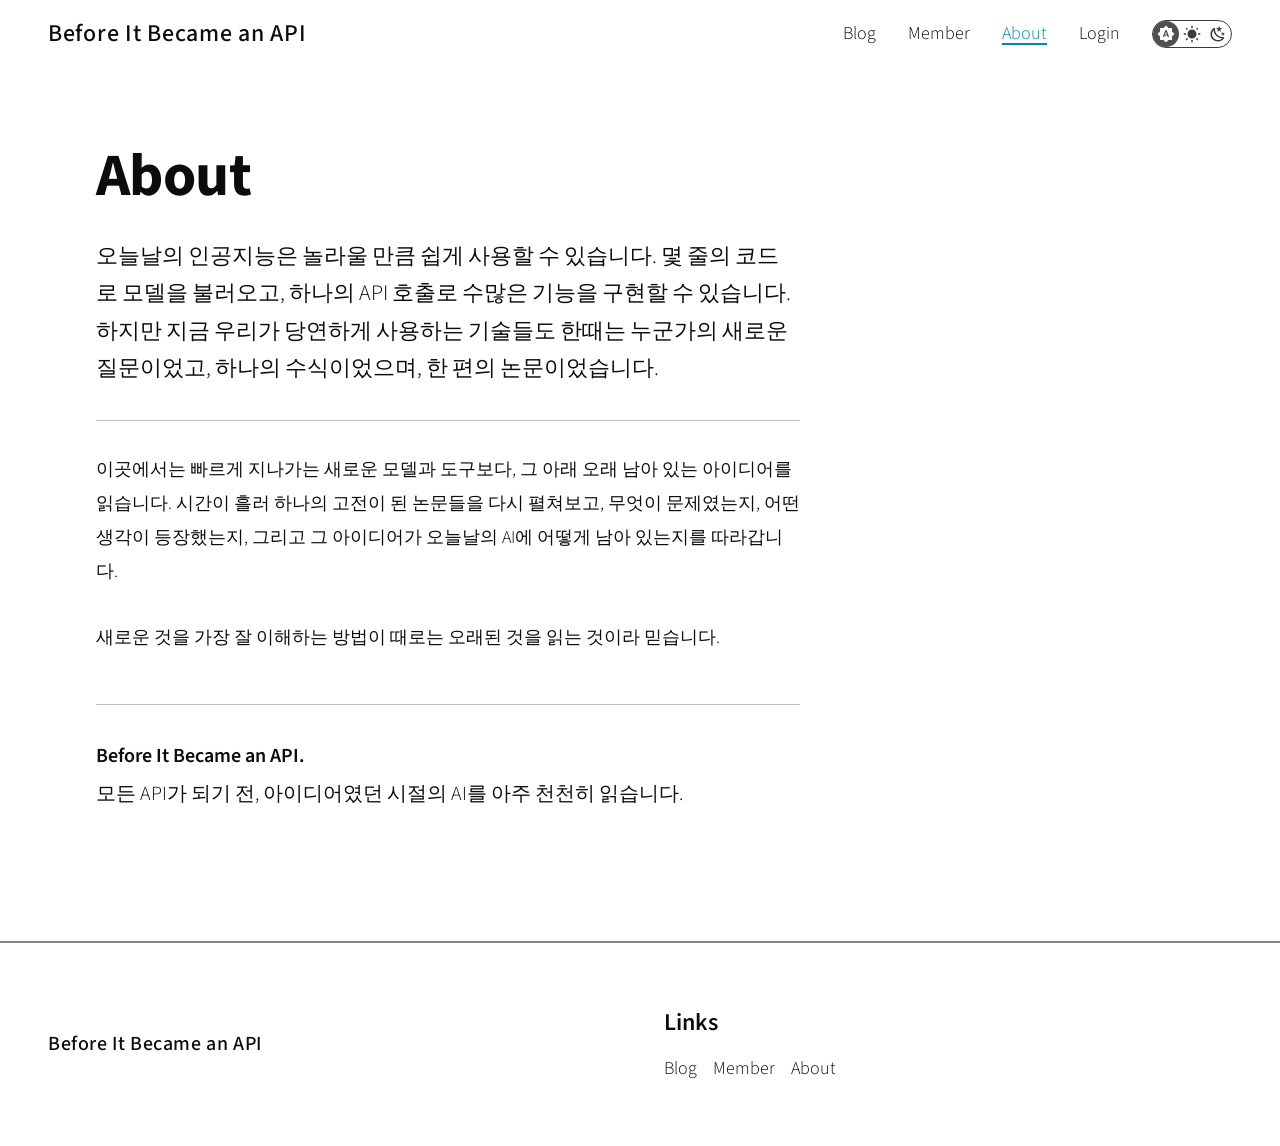
==== commit 9094df57: "style: revert to Source Sans 3 and replace About copy - Drop the EB Garamond serif added in the prev" ====
--- a/about.html
+++ b/about.html
@@ -7,7 +7,7 @@
   <meta name="description" content="Before It Became an API — 지금은 API 한 줄이 된 기술이, 아직 논문 속 아이디어였던 시절로 돌아가 보는 블로그.">
   <link rel="preconnect" href="https://fonts.googleapis.com">
   <link rel="preconnect" href="https://fonts.gstatic.com" crossorigin>
-  <link href="https://fonts.googleapis.com/css2?family=EB+Garamond:ital,wght@0,400;0,500;0,600;1,400&family=Source+Sans+3:wght@300;400;600;700&display=swap" rel="stylesheet">
+  <link href="https://fonts.googleapis.com/css2?family=Source+Sans+3:wght@300;400;600;700&display=swap" rel="stylesheet">
   <link rel="stylesheet" href="style.css">
   <link rel="stylesheet" href="editor.css">
 </head>
@@ -72,58 +72,25 @@
     <section class="app-container about-section">
       <div class="about-body">
         <p class="about-lead">
-          지금은 <code>POST /v1/messages</code> 한 줄이면 끝나는 일이 있습니다.
-          이 블로그는 그 한 줄이 되기 전, 그것이 아직 논문 속의 한 문단이자
-          누군가의 미해결 문제였던 시절로 되돌아가 봅니다.
+          오늘날의 인공지능은 놀라울 만큼 쉽게 사용할 수 있습니다.
+          몇 줄의 코드로 모델을 불러오고, 하나의 API 호출로 수많은 기능을 구현할 수 있습니다.
+          하지만 지금 우리가 당연하게 사용하는 기술들도 한때는 누군가의 새로운 질문이었고,
+          하나의 수식이었으며, 한 편의 논문이었습니다.
         </p>
 
-        <h2>왜 거슬러 올라가는가</h2>
         <p>
-          API는 친절합니다. 요청을 보내면 답이 옵니다. 그 친절함의 대가로 우리는
-          그 안에서 무슨 일이 벌어지는지 묻지 않게 되었습니다.
-          어텐션이 왜 그런 모양이어야 했는지, 임베딩이 무엇을 대신하고 있는지,
-          토큰이라는 단위가 어떤 타협의 결과인지 —
-          엔드포인트 뒤에 숨은 이 질문들은 사라진 게 아니라 가려졌을 뿐입니다.
-        </p>
-        <p>
-          기술을 <em>쓰는 법</em>과 기술을 <em>아는 것</em>은 다릅니다.
-          전자는 문서를 읽으면 되고, 후자는 그 기술이 태어나던 순간의
-          문제의식까지 따라가 봐야 합니다. 이 블로그는 후자를 택합니다.
+          이곳에서는 빠르게 지나가는 새로운 모델과 도구보다, 그 아래 오래 남아 있는 아이디어를 읽습니다.
+          시간이 흘러 하나의 고전이 된 논문들을 다시 펼쳐보고, 무엇이 문제였는지, 어떤 생각이 등장했는지,
+          그리고 그 아이디어가 오늘날의 AI에 어떻게 남아 있는지를 따라갑니다.
         </p>
 
-        <h2>여기서 다루는 것</h2>
-        <ul class="about-list">
-          <li>지금은 한 줄의 호출이 된 기술의 원논문과, 그 논문이 풀려던 원래 문제</li>
-          <li>당시에는 자연스러웠지만 지금 보면 이상한 선택들, 그리고 그 이유</li>
-          <li>채택되지 않은 대안들 — 실패한 길도 지도의 일부입니다</li>
-          <li>추상화가 감춘 비용: 무엇이 편해졌고, 그 대가로 무엇을 못 보게 되었는가</li>
-        </ul>
-
-        <h2>어떻게 쓰는가</h2>
         <p>
-          속보를 쫓지 않습니다. 새 모델이 나왔다는 소식보다,
-          그 모델이 딛고 선 10년 전의 아이디어가 더 오래 유효합니다.
-          그래서 글은 느리게, 대신 출처를 밝히고 씁니다.
-          가능하면 원문을 인용하고, 제가 이해하지 못한 부분은
-          이해한 척하지 않고 이해하지 못했다고 적습니다.
-        </p>
-
-        <blockquote class="about-quote">
-          모든 성숙한 기술은 한때 누군가의 가설이었다.
-          가설이었던 시절의 문장을 읽어야, 지금의 기본값이
-          왜 기본값인지 알 수 있다.
-        </blockquote>
-
-        <h2>누구를 위한 글인가</h2>
-        <p>
-          이미 API를 쓰고 있지만 그 안이 궁금해진 사람,
-          논문을 열어봤다가 수식 앞에서 창을 닫아본 적 있는 사람,
-          그리고 <strong>편리함이 이해를 대체할 수 없다고 생각하는 사람</strong>을
-          위해 씁니다. 배경 지식은 필요한 만큼 본문에서 다시 설명합니다.
+          새로운 것을 가장 잘 이해하는 방법이 때로는 오래된 것을 읽는 것이라 믿습니다.
         </p>
 
         <p class="about-signoff">
-          — Before It Became an API
+          <strong>Before It Became an API.</strong><br>
+          모든 API가 되기 전, 아이디어였던 시절의 AI를 아주 천천히 읽습니다.
         </p>
       </div>
     </section>
--- a/style.css
+++ b/style.css
@@ -1,7 +1,6 @@
 /* ===== CSS Variables / Theme ===== */
 :root {
   --font-sans: "Source Sans 3", sans-serif;
-  --font-serif: "EB Garamond", Georgia, "Times New Roman", serif;
   --color-foreground: #0c0c0c;
   --color-foreground-dark: #fafafa;
   --color-background: #fff;
@@ -138,7 +137,6 @@
 
 /* ===== Wordmark ===== */
 .wordmark {
-  font-family: var(--font-serif);
   font-size: 1.25rem;
   font-weight: 500;
   letter-spacing: 0.03em;
@@ -360,8 +358,7 @@
 }
 
 .masthead-title {
-  font-family: var(--font-serif);
-  font-weight: 600;
+  font-weight: 700;
   font-size: 2.5rem;
   line-height: 1.1;
   letter-spacing: -0.01em;
@@ -375,8 +372,6 @@
 }
 
 .masthead-tagline {
-  font-family: var(--font-serif);
-  font-style: italic;
   font-size: 1.25rem;
   opacity: 0.7;
   padding-bottom: calc(var(--spacing) * 6);
@@ -385,9 +380,8 @@
 /* ===== About Page ===== */
 .about-section {
   padding-block: calc(var(--spacing) * 4) calc(var(--spacing) * 24);
-  font-family: var(--font-serif);
-  font-size: 1.25rem;
-  line-height: 1.85;
+  font-size: 1.125rem;
+  line-height: 1.9;
 }
 
 @media (min-width: 64rem) {
@@ -409,95 +403,37 @@
 }
 
 .about-body {
-  max-width: 42rem;
+  max-width: 44rem;
+}
+
+.about-body p {
+  margin-bottom: calc(var(--spacing) * 8);
 }
 
 .about-lead {
-  font-size: 1.5rem;
-  font-style: italic;
-  line-height: 1.6;
-  padding-bottom: calc(var(--spacing) * 10);
+  font-size: 1.375rem;
+  line-height: 1.7;
+  padding-bottom: calc(var(--spacing) * 8);
   border-bottom: 1px solid color-mix(in oklab, var(--color-foreground) 25%, transparent);
-  margin-bottom: calc(var(--spacing) * 10);
 }
 
 .dark .about-lead {
   border-color: color-mix(in oklab, var(--color-foreground-dark) 25%, transparent);
 }
 
-.about-body h2 {
-  font-weight: 600;
-  font-size: 1.75rem;
-  line-height: 1.3;
-  margin-top: calc(var(--spacing) * 12);
-  margin-bottom: calc(var(--spacing) * 4);
-}
-
-.about-body p {
-  margin-bottom: calc(var(--spacing) * 5);
-}
-
-.about-body em {
-  font-style: italic;
-}
-
-.about-body strong {
-  font-weight: 600;
-}
-
-.about-body code {
-  font-family: ui-monospace, SFMono-Regular, Menlo, monospace;
-  font-size: 0.85em;
-  font-style: normal;
-  padding: 0.1em 0.35em;
-  border-radius: 0.25rem;
-  background: color-mix(in oklab, var(--color-foreground) 8%, transparent);
-}
-
-.dark .about-body code {
-  background: color-mix(in oklab, var(--color-foreground-dark) 12%, transparent);
-}
-
-.about-list {
-  list-style: none;
-  margin-bottom: calc(var(--spacing) * 5);
-}
-
-.about-list li {
-  padding-left: calc(var(--spacing) * 6);
-  margin-bottom: calc(var(--spacing) * 3);
-  position: relative;
-}
-
-.about-list li::before {
-  content: "—";
-  position: absolute;
-  left: 0;
-  opacity: 0.5;
-}
-
-.about-quote {
-  font-style: italic;
-  opacity: 0.85;
-  padding-left: calc(var(--spacing) * 6);
-  border-left: 2px solid color-mix(in oklab, var(--color-foreground) 30%, transparent);
-  margin: calc(var(--spacing) * 8) 0;
-}
-
-.dark .about-quote {
-  border-color: color-mix(in oklab, var(--color-foreground-dark) 30%, transparent);
-}
-
 .about-signoff {
   margin-top: calc(var(--spacing) * 12);
-  padding-top: calc(var(--spacing) * 6);
+  padding-top: calc(var(--spacing) * 8);
   border-top: 1px solid color-mix(in oklab, var(--color-foreground) 25%, transparent);
-  font-style: italic;
-  opacity: 0.75;
+  font-size: 1.25rem;
 }
 
 .dark .about-signoff {
   border-color: color-mix(in oklab, var(--color-foreground-dark) 25%, transparent);
+}
+
+.about-signoff strong {
+  font-weight: 600;
 }
 
 /* ===== Posts Grid ===== */
